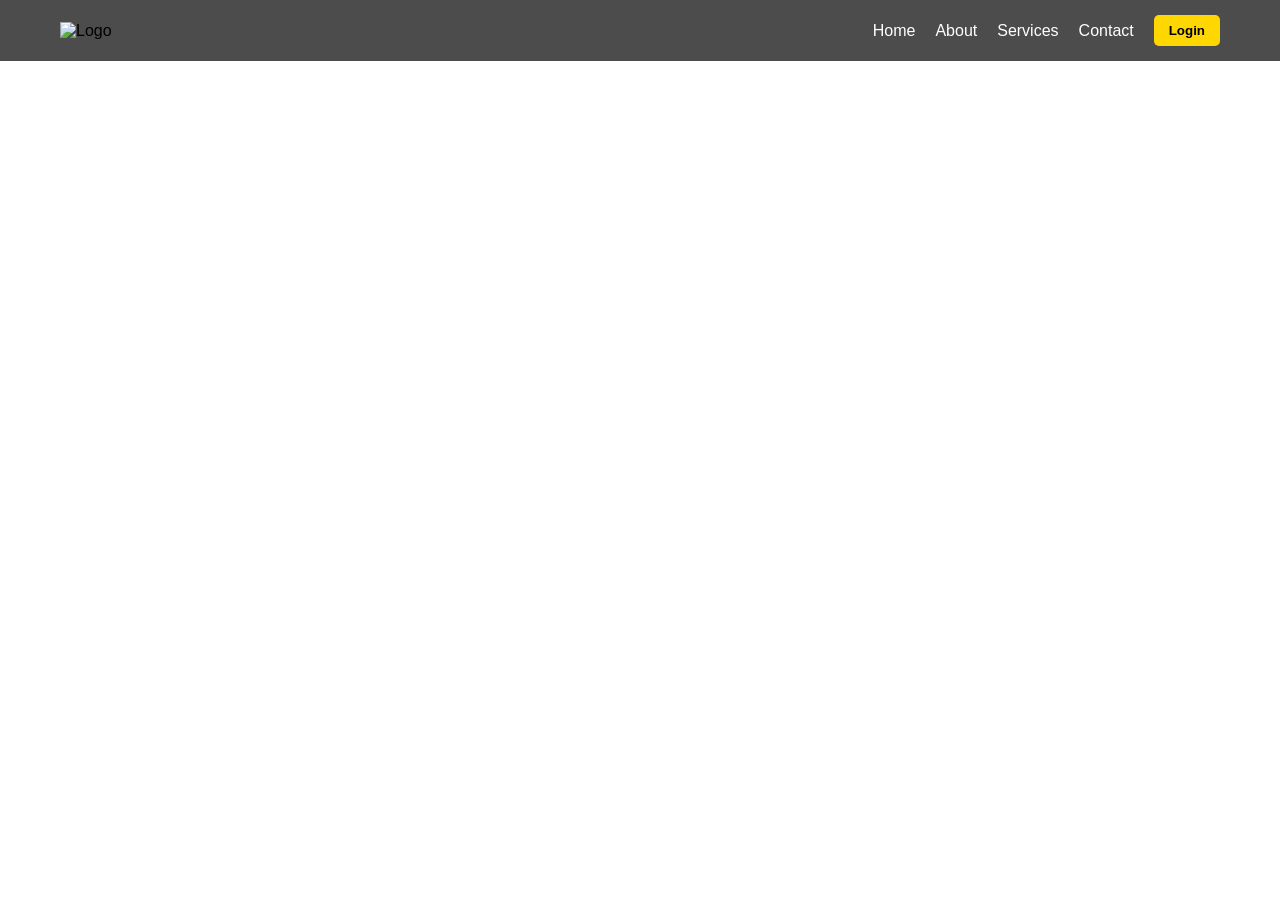
==== index.html @ d54d9ae5 "updated" ====
<!DOCTYPE html>
<html lang="en">
<head>
<meta charset="UTF-8">
<meta name="viewport" content="width=device-width, initial-scale=1.0">
<title>LoginSphere</title>

<link rel="stylesheet" href="style.css">

<link rel="stylesheet"
href="https://cdnjs.cloudflare.com/ajax/libs/font-awesome/6.5.1/css/all.min.css">
</head>

<body>

<!-- NAVBAR -->
<header>
<nav class="navbar">

<div class="logo">
<img src="assets/Picture-1.png" alt="Logo">
</div>

<ul class="menu">
<li><a href="#">Home</a></li>
<li><a href="#">About</a></li>
<li><a href="#">Services</a></li>
<li><a href="#">Contact</a></li>
<li><button class="login-btn" onclick="openLogin()">Login</button></li>
</ul>

</nav>
</header>

<!-- BACKGROUND -->
<div class="hero"></div>

<!-- LOGIN MODAL -->
<div class="overlay" id="overlay">

<div class="modal">

<!-- LOGIN -->
<div id="loginBox">

<h2>Login</h2>

<div class="input-box">
<i class="fa-solid fa-envelope"></i>
<input type="email" placeholder="Email">
</div>

<div class="input-box">
<i class="fa-solid fa-lock"></i>
<input type="password" placeholder="Password">
</div>

<div class="options">
<label><input type="checkbox"> Remember Me</label>
<a href="#" onclick="showForgot()">Forgot Password?</a>
</div>

<button class="btn">Login</button>

<p>
Don’t have account?
<a href="#" onclick="showRegister()">Register</a>
</p>

</div>

<!-- REGISTER -->
<div id="registerBox" class="hide">

<h2>Registration</h2>

<div class="input-box">
<i class="fa-solid fa-user"></i>
<input type="text" placeholder="Username">
</div>

<div class="input-box">
<i class="fa-solid fa-envelope"></i>
<input type="email" placeholder="Email">
</div>

<div class="input-box">
<i class="fa-solid fa-lock"></i>
<input type="password" placeholder="Password">
</div>

<label class="terms">
<input type="checkbox">
I agree to Terms & Conditions
</label>

<button class="btn">Register</button>

<p>
Already have account?
<a href="#" onclick="showLogin()">Login</a>
</p>

</div>

<!-- FORGOT PASSWORD -->
<div id="forgotBox" class="hide">

<h2>Reset Password</h2>

<div class="input-box">
<i class="fa-solid fa-envelope"></i>
<input type="email" placeholder="Enter Email">
</div>

<button class="btn">Send Reset Link</button>

<p>
Back to
<a href="#" onclick="showLogin()">Login</a>
</p>

</div>

</div>
</div>

<script src="script.js"></script>

</body>
</html>
---- style.css ----
*{
margin:0;
padding:0;
box-sizing:border-box;
font-family:Arial;
}

/* BACKGROUND */
.hero{
background:url("assets/Picture-2.jpg");
background-size:cover;
background-position:center;
height:100vh;
filter:blur(0px);
}

/* NAVBAR */
.navbar{
display:flex;
justify-content:space-between;
align-items:center;
padding:15px 60px;
background:rgba(0,0,0,0.7);
position:absolute;
width:100%;
top:0;
}

.logo img{
height:50px;
}

.menu{
display:flex;
gap:20px;
list-style:none;
align-items:center;
}

.menu a{
color:white;
text-decoration:none;
}

.login-btn{
padding:8px 15px;
background:gold;
border:none;
cursor:pointer;
font-weight:bold;
border-radius:5px;
}

/* OVERLAY BLUR */
.overlay{
position:fixed;
top:0;
left:0;
width:100%;
height:100%;
background:rgba(0,0,0,0.6);
backdrop-filter:blur(5px);
display:none;
justify-content:center;
align-items:center;
}

/* MODAL */
.modal{
background:white;
width:380px;
padding:25px;
border-radius:10px;
box-shadow:0 0 20px rgba(0,0,0,0.3);
}

.modal h2{
text-align:center;
margin-bottom:15px;
}

.input-box{
display:flex;
align-items:center;
border:1px solid #ccc;
padding:10px;
margin-bottom:12px;
border-radius:6px;
}

.input-box i{
margin-right:10px;
}

.input-box input{
width:100%;
border:none;
outline:none;
}

.options{
display:flex;
justify-content:space-between;
font-size:13px;
margin-bottom:10px;
}

.btn{
width:100%;
padding:12px;
background:black;
color:white;
border:none;
border-radius:6px;
cursor:pointer;
}

.btn:hover{
background:#333;
}

.modal p{
text-align:center;
margin-top:10px;
}

.modal a{
color:blue;
cursor:pointer;
}

.terms{
display:block;
margin-bottom:10px;
font-size:13px;
}

.hide{
display:none;
}
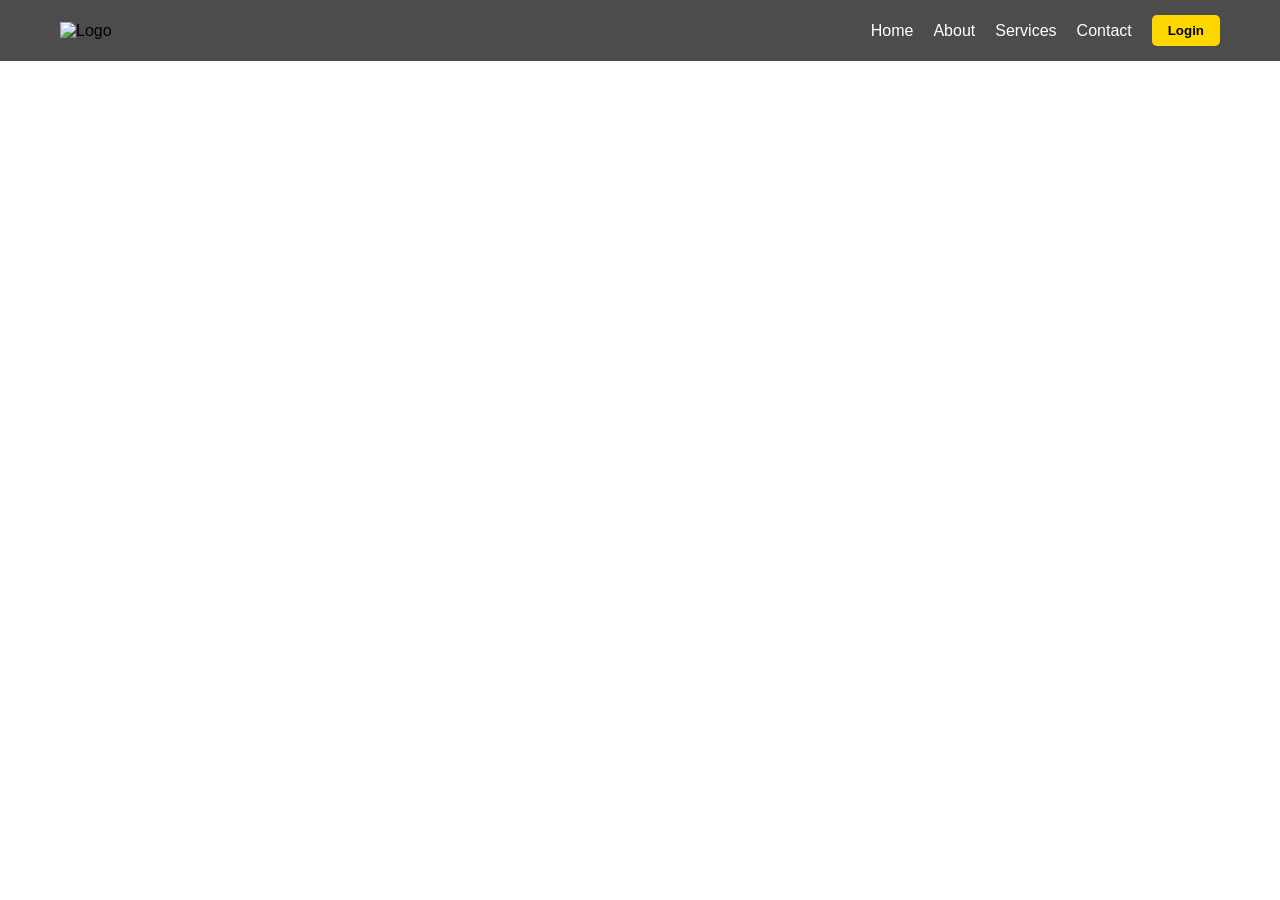
==== commit aabf8dcd: "updated" ====
--- a/index.html
+++ b/index.html
@@ -33,9 +33,9 @@
 </header>
 
 <!-- BACKGROUND -->
-<div class="hero"></div>
+<div class="bg"></div>
 
-<!-- LOGIN MODAL -->
+<!-- MODAL OVERLAY -->
 <div class="overlay" id="overlay">
 
 <div class="modal">
@@ -63,7 +63,7 @@
 <button class="btn">Login</button>
 
 <p>
-Don’t have account?
+Don’t have an account?
 <a href="#" onclick="showRegister()">Register</a>
 </p>
 
@@ -103,10 +103,10 @@
 
 </div>
 
-<!-- FORGOT PASSWORD -->
+<!-- FORGOT -->
 <div id="forgotBox" class="hide">
 
-<h2>Reset Password</h2>
+<h2>Forgot Password</h2>
 
 <div class="input-box">
 <i class="fa-solid fa-envelope"></i>
@@ -116,8 +116,7 @@
 <button class="btn">Send Reset Link</button>
 
 <p>
-Back to
-<a href="#" onclick="showLogin()">Login</a>
+Back to <a href="#" onclick="showLogin()">Login</a>
 </p>
 
 </div>
--- a/style.css
+++ b/style.css
@@ -5,13 +5,12 @@
 font-family:Arial;
 }
 
-/* BACKGROUND */
-.hero{
+/* BACKGROUND IMAGE */
+.bg{
 background:url("assets/Picture-2.jpg");
 background-size:cover;
 background-position:center;
 height:100vh;
-filter:blur(0px);
 }
 
 /* NAVBAR */
@@ -43,15 +42,15 @@
 }
 
 .login-btn{
-padding:8px 15px;
+padding:8px 16px;
 background:gold;
 border:none;
+border-radius:5px;
 cursor:pointer;
 font-weight:bold;
-border-radius:5px;
 }
 
-/* OVERLAY BLUR */
+/* OVERLAY */
 .overlay{
 position:fixed;
 top:0;
@@ -59,7 +58,7 @@
 width:100%;
 height:100%;
 background:rgba(0,0,0,0.6);
-backdrop-filter:blur(5px);
+backdrop-filter:blur(6px);
 display:none;
 justify-content:center;
 align-items:center;
@@ -70,8 +69,7 @@
 background:white;
 width:380px;
 padding:25px;
-border-radius:10px;
-box-shadow:0 0 20px rgba(0,0,0,0.3);
+border-radius:12px;
 }
 
 .modal h2{
@@ -79,6 +77,7 @@
 margin-bottom:15px;
 }
 
+/* INPUT */
 .input-box{
 display:flex;
 align-items:center;
@@ -90,6 +89,7 @@
 
 .input-box i{
 margin-right:10px;
+color:#555;
 }
 
 .input-box input{
@@ -98,6 +98,7 @@
 outline:none;
 }
 
+/* OPTIONS */
 .options{
 display:flex;
 justify-content:space-between;
@@ -105,6 +106,7 @@
 margin-bottom:10px;
 }
 
+/* BUTTON */
 .btn{
 width:100%;
 padding:12px;
@@ -119,6 +121,7 @@
 background:#333;
 }
 
+/* TEXT */
 .modal p{
 text-align:center;
 margin-top:10px;
@@ -129,12 +132,14 @@
 cursor:pointer;
 }
 
+/* TERMS */
 .terms{
 display:block;
 margin-bottom:10px;
 font-size:13px;
 }
 
+/* HIDE */
 .hide{
 display:none;
 }
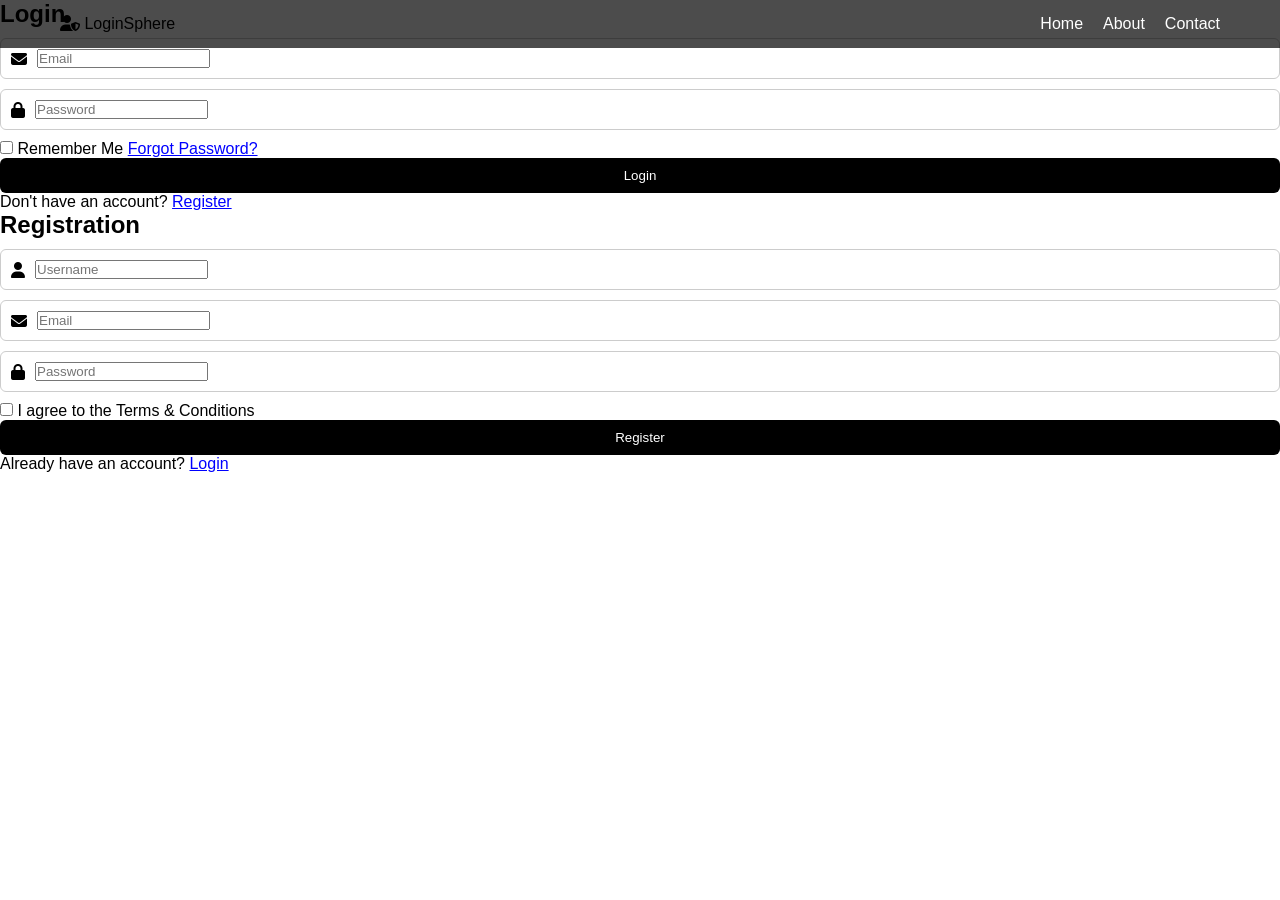
==== commit 47f5b6b9: "update" ====
--- a/index.html
+++ b/index.html
@@ -13,35 +13,26 @@
 
 <body>
 
-<!-- NAVBAR -->
 <header>
 <nav class="navbar">
 
 <div class="logo">
-<img src="assets/Picture-1.png" alt="Logo">
+<i class="fa-solid fa-user-shield"></i>
+LoginSphere
 </div>
 
 <ul class="menu">
 <li><a href="#">Home</a></li>
 <li><a href="#">About</a></li>
-<li><a href="#">Services</a></li>
 <li><a href="#">Contact</a></li>
-<li><button class="login-btn" onclick="openLogin()">Login</button></li>
 </ul>
 
 </nav>
 </header>
 
-<!-- BACKGROUND -->
-<div class="bg"></div>
+<div class="container">
 
-<!-- MODAL OVERLAY -->
-<div class="overlay" id="overlay">
-
-<div class="modal">
-
-<!-- LOGIN -->
-<div id="loginBox">
+<div class="form-box" id="login">
 
 <h2>Login</h2>
 
@@ -55,22 +46,25 @@
 <input type="password" placeholder="Password">
 </div>
 
-<div class="options">
-<label><input type="checkbox"> Remember Me</label>
-<a href="#" onclick="showForgot()">Forgot Password?</a>
+<div class="extra">
+<label>
+<input type="checkbox">
+Remember Me
+</label>
+
+<a href="#">Forgot Password?</a>
 </div>
 
 <button class="btn">Login</button>
 
 <p>
-Don’t have an account?
+Don't have an account?
 <a href="#" onclick="showRegister()">Register</a>
 </p>
 
 </div>
 
-<!-- REGISTER -->
-<div id="registerBox" class="hide">
+<div class="form-box hide" id="register">
 
 <h2>Registration</h2>
 
@@ -91,40 +85,21 @@
 
 <label class="terms">
 <input type="checkbox">
-I agree to Terms & Conditions
+I agree to the Terms & Conditions
 </label>
 
 <button class="btn">Register</button>
 
 <p>
-Already have account?
+Already have an account?
 <a href="#" onclick="showLogin()">Login</a>
 </p>
 
 </div>
 
-<!-- FORGOT -->
-<div id="forgotBox" class="hide">
-
-<h2>Forgot Password</h2>
-
-<div class="input-box">
-<i class="fa-solid fa-envelope"></i>
-<input type="email" placeholder="Enter Email">
 </div>
 
-<button class="btn">Send Reset Link</button>
-
-<p>
-Back to <a href="#" onclick="showLogin()">Login</a>
-</p>
-
-</div>
-
-</div>
-</div>
-
-<script src="script.js"></script>
+<script src="js.js"></script>
 
 </body>
 </html>
--- a/style.css
+++ b/style.css
@@ -5,12 +5,14 @@
 font-family:Arial;
 }
 
-/* BACKGROUND IMAGE */
 .bg{
 background:url("assets/Picture-2.jpg");
 background-size:cover;
-background-position:center;
 height:100vh;
+position:fixed;
+width:100%;
+z-index:-1;
+filter:brightness(0.6);
 }
 
 /* NAVBAR */
@@ -20,14 +22,12 @@
 align-items:center;
 padding:15px 60px;
 background:rgba(0,0,0,0.7);
-position:absolute;
+position:fixed;
 width:100%;
 top:0;
 }
 
-.logo img{
-height:50px;
-}
+.logo img{height:50px;}
 
 .menu{
 display:flex;
@@ -47,34 +47,28 @@
 border:none;
 border-radius:5px;
 cursor:pointer;
-font-weight:bold;
 }
 
-/* OVERLAY */
-.overlay{
-position:fixed;
-top:0;
-left:0;
-width:100%;
-height:100%;
-background:rgba(0,0,0,0.6);
-backdrop-filter:blur(6px);
+/* SECTIONS */
+.section{
 display:none;
-justify-content:center;
-align-items:center;
+padding-top:120px;
+text-align:center;
+color:white;
 }
 
-/* MODAL */
-.modal{
-background:white;
-width:380px;
-padding:25px;
-border-radius:12px;
+.section.active{
+display:block;
 }
 
-.modal h2{
-text-align:center;
-margin-bottom:15px;
+/* CARD */
+.card{
+background:white;
+width:350px;
+margin:auto;
+padding:25px;
+border-radius:10px;
+color:black;
 }
 
 /* INPUT */
@@ -83,33 +77,18 @@
 align-items:center;
 border:1px solid #ccc;
 padding:10px;
-margin-bottom:12px;
+margin:10px 0;
 border-radius:6px;
 }
 
 .input-box i{
 margin-right:10px;
-color:#555;
-}
-
-.input-box input{
-width:100%;
-border:none;
-outline:none;
-}
-
-/* OPTIONS */
-.options{
-display:flex;
-justify-content:space-between;
-font-size:13px;
-margin-bottom:10px;
 }
 
 /* BUTTON */
 .btn{
 width:100%;
-padding:12px;
+padding:10px;
 background:black;
 color:white;
 border:none;
@@ -117,29 +96,5 @@
 cursor:pointer;
 }
 
-.btn:hover{
-background:#333;
-}
-
 /* TEXT */
-.modal p{
-text-align:center;
-margin-top:10px;
-}
-
-.modal a{
-color:blue;
-cursor:pointer;
-}
-
-/* TERMS */
-.terms{
-display:block;
-margin-bottom:10px;
-font-size:13px;
-}
-
-/* HIDE */
-.hide{
-display:none;
-}+a{color:blue;cursor:pointer;}
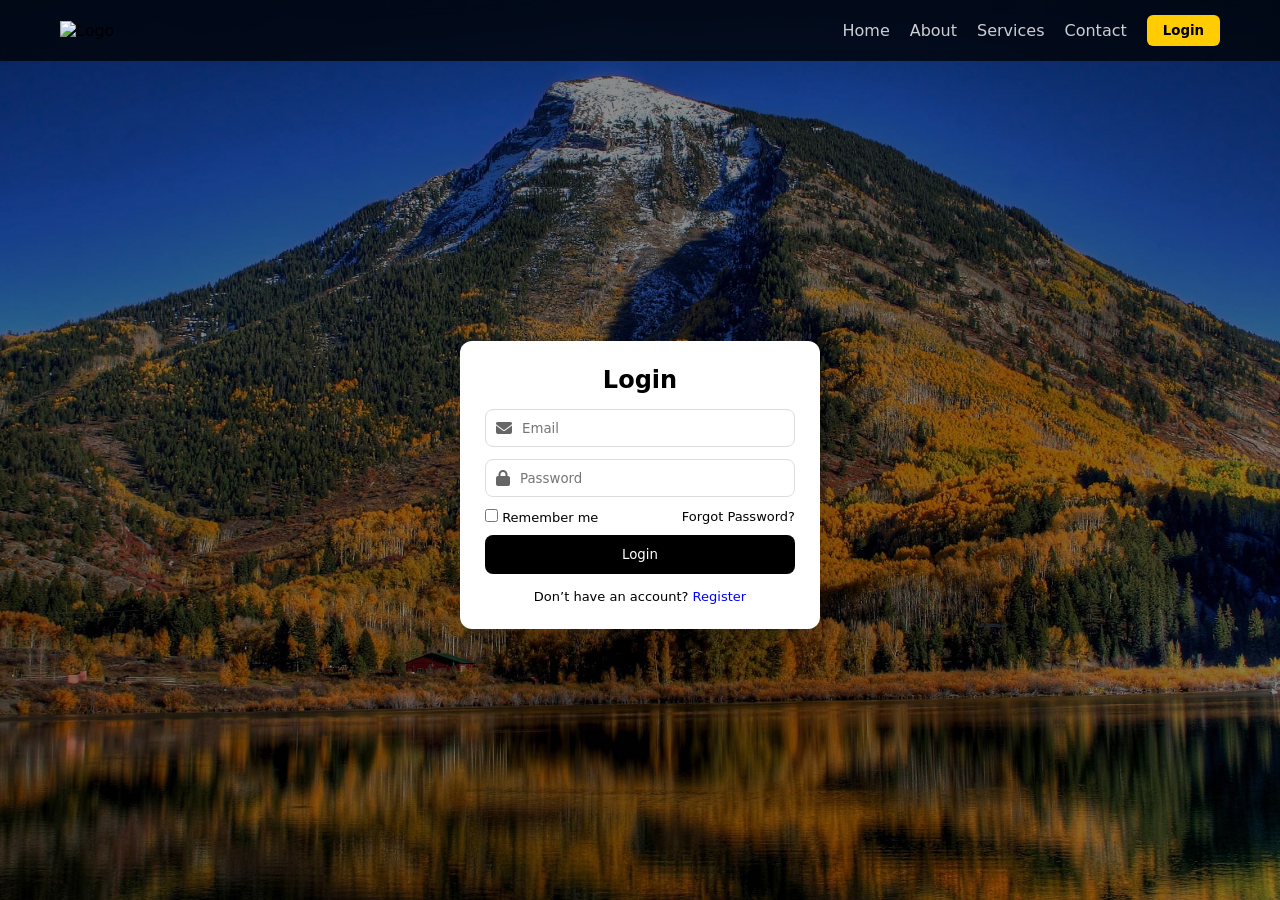
==== commit fb73ae8b: "update" ====
--- a/index.html
+++ b/index.html
@@ -13,26 +13,31 @@
 
 <body>
 
-<header>
-<nav class="navbar">
+<!-- NAVBAR -->
+<header class="navbar">
 
 <div class="logo">
-<i class="fa-solid fa-user-shield"></i>
-LoginSphere
+<img src="assets/Picture-1.png" alt="Logo">
 </div>
 
-<ul class="menu">
-<li><a href="#">Home</a></li>
-<li><a href="#">About</a></li>
-<li><a href="#">Contact</a></li>
-</ul>
+<nav class="menu">
+<a href="#">Home</a>
+<a href="#">About</a>
+<a href="#">Services</a>
+<a href="#">Contact</a>
+<button class="login-btn" onclick="showLogin()">Login</button>
+</nav>
 
-</nav>
 </header>
 
+<!-- BACKGROUND -->
+<div class="bg"></div>
+
+<!-- AUTH CONTAINER -->
 <div class="container">
 
-<div class="form-box" id="login">
+<!-- LOGIN -->
+<section id="loginBox" class="card active">
 
 <h2>Login</h2>
 
@@ -46,25 +51,22 @@
 <input type="password" placeholder="Password">
 </div>
 
-<div class="extra">
-<label>
-<input type="checkbox">
-Remember Me
-</label>
-
-<a href="#">Forgot Password?</a>
+<div class="row">
+<label><input type="checkbox"> Remember me</label>
+<a onclick="showForgot()">Forgot Password?</a>
 </div>
 
 <button class="btn">Login</button>
 
-<p>
-Don't have an account?
-<a href="#" onclick="showRegister()">Register</a>
+<p class="switch">
+Don’t have an account?
+<a onclick="showRegister()">Register</a>
 </p>
 
-</div>
+</section>
 
-<div class="form-box hide" id="register">
+<!-- REGISTER -->
+<section id="registerBox" class="card">
 
 <h2>Registration</h2>
 
@@ -85,21 +87,38 @@
 
 <label class="terms">
 <input type="checkbox">
-I agree to the Terms & Conditions
+I agree to Terms & Conditions
 </label>
 
 <button class="btn">Register</button>
 
-<p>
+<p class="switch">
 Already have an account?
-<a href="#" onclick="showLogin()">Login</a>
+<a onclick="showLogin()">Login</a>
 </p>
+
+</section>
+
+<!-- FORGOT -->
+<section id="forgotBox" class="card">
+
+<h2>Reset Password</h2>
+
+<div class="input-box">
+<i class="fa-solid fa-envelope"></i>
+<input type="email" placeholder="Enter Email">
+</div>
+
+<button class="btn">Send Reset Link</button>
+
+<p class="switch">
+Back to <a onclick="showLogin()">Login</a>
+</p>
+
+</section>
 
 </div>
 
-</div>
-
-<script src="js.js"></script>
-
+<script src="script.js"></script>
 </body>
 </html>
--- a/style.css
+++ b/style.css
@@ -2,17 +2,17 @@
 margin:0;
 padding:0;
 box-sizing:border-box;
-font-family:Arial;
+font-family:system-ui;
 }
 
+/* BACKGROUND */
 .bg{
-background:url("assets/Picture-2.jpg");
-background-size:cover;
-height:100vh;
 position:fixed;
 width:100%;
+height:100%;
+background:url("assets/Picture-2.jpg") center/cover;
+filter:brightness(0.55);
 z-index:-1;
-filter:brightness(0.6);
 }
 
 /* NAVBAR */
@@ -21,80 +21,134 @@
 justify-content:space-between;
 align-items:center;
 padding:15px 60px;
-background:rgba(0,0,0,0.7);
+background:rgba(0,0,0,0.75);
 position:fixed;
 width:100%;
 top:0;
+backdrop-filter:blur(10px);
 }
 
-.logo img{height:50px;}
+.logo img{
+height:45px;
+}
 
 .menu{
 display:flex;
 gap:20px;
-list-style:none;
 align-items:center;
 }
 
 .menu a{
 color:white;
 text-decoration:none;
+opacity:0.8;
+}
+
+.menu a:hover{
+opacity:1;
 }
 
 .login-btn{
 padding:8px 16px;
-background:gold;
+background:#ffcc00;
 border:none;
-border-radius:5px;
+border-radius:6px;
 cursor:pointer;
+font-weight:bold;
 }
 
-/* SECTIONS */
-.section{
-display:none;
-padding-top:120px;
-text-align:center;
-color:white;
-}
-
-.section.active{
-display:block;
+/* CONTAINER */
+.container{
+display:flex;
+justify-content:center;
+align-items:center;
+height:100vh;
+padding-top:70px;
 }
 
 /* CARD */
 .card{
+width:360px;
 background:white;
-width:350px;
-margin:auto;
 padding:25px;
-border-radius:10px;
-color:black;
+border-radius:12px;
+box-shadow:0 10px 25px rgba(0,0,0,0.25);
+display:none;
+animation:fade 0.3s ease;
+}
+
+.card.active{
+display:block;
+}
+
+@keyframes fade{
+from{opacity:0; transform:translateY(10px);}
+to{opacity:1; transform:translateY(0);}
+}
+
+h2{
+text-align:center;
+margin-bottom:15px;
 }
 
 /* INPUT */
 .input-box{
 display:flex;
 align-items:center;
-border:1px solid #ccc;
+border:1px solid #ddd;
 padding:10px;
-margin:10px 0;
-border-radius:6px;
+border-radius:8px;
+margin-bottom:12px;
 }
 
 .input-box i{
 margin-right:10px;
+color:#666;
+}
+
+.input-box input{
+border:none;
+outline:none;
+width:100%;
+}
+
+/* ROW */
+.row{
+display:flex;
+justify-content:space-between;
+font-size:13px;
+margin-bottom:10px;
 }
 
 /* BUTTON */
 .btn{
 width:100%;
-padding:10px;
+padding:12px;
 background:black;
 color:white;
 border:none;
-border-radius:6px;
+border-radius:8px;
 cursor:pointer;
 }
 
+.btn:hover{
+background:#333;
+}
+
 /* TEXT */
-a{color:blue;cursor:pointer;}+.switch{
+text-align:center;
+margin-top:15px;
+font-size:13px;
+}
+
+.switch a{
+color:blue;
+cursor:pointer;
+}
+
+.terms{
+display:block;
+font-size:13px;
+margin-bottom:10px;
+}
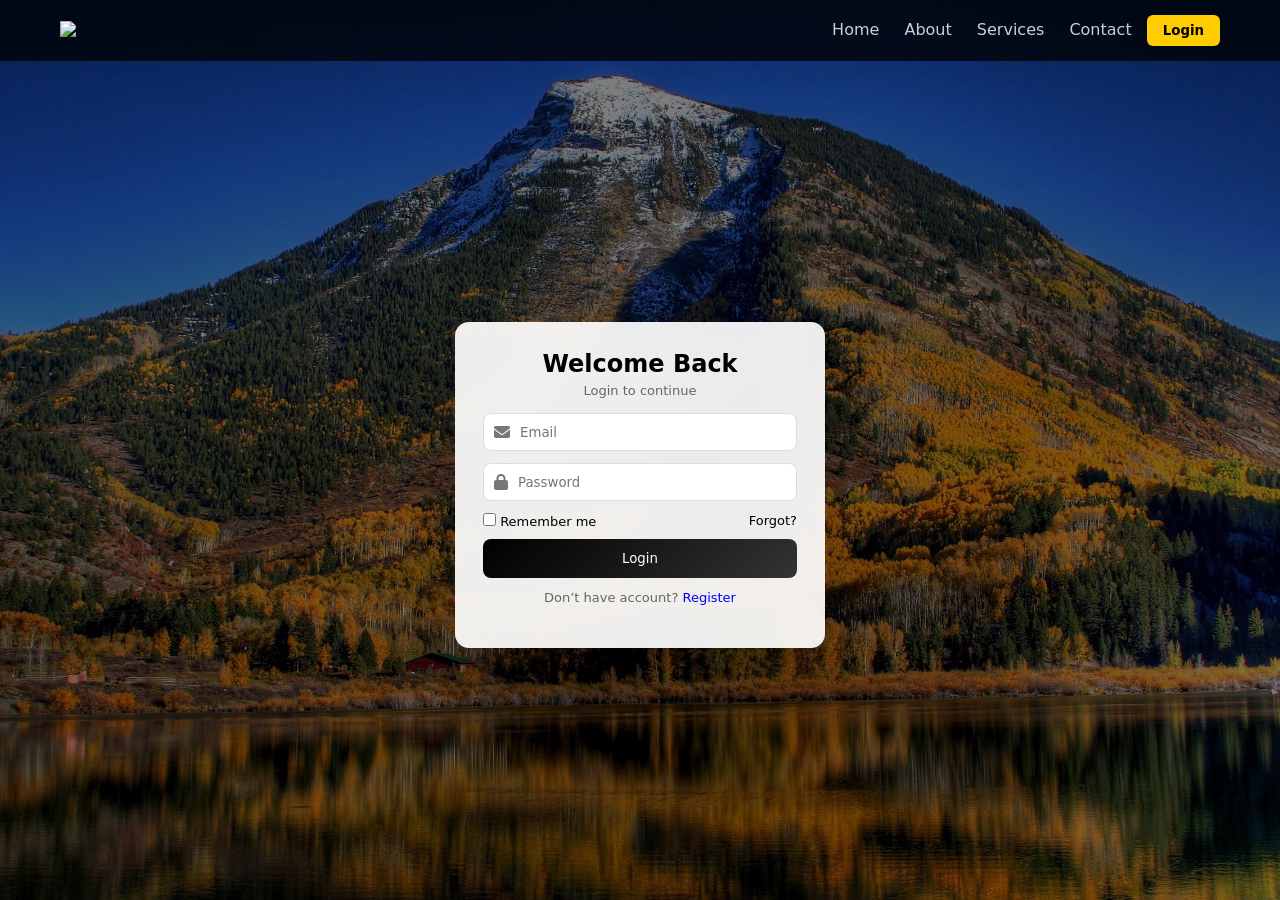
==== commit db041cdb: "updated" ====
--- a/index.html
+++ b/index.html
@@ -3,10 +3,9 @@
 <head>
 <meta charset="UTF-8">
 <meta name="viewport" content="width=device-width, initial-scale=1.0">
-<title>LoginSphere</title>
+<title>LoginSphere Ultimate</title>
 
 <link rel="stylesheet" href="style.css">
-
 <link rel="stylesheet"
 href="https://cdnjs.cloudflare.com/ajax/libs/font-awesome/6.5.1/css/all.min.css">
 </head>
@@ -17,15 +16,15 @@
 <header class="navbar">
 
 <div class="logo">
-<img src="assets/Picture-1.png" alt="Logo">
+<img src="assets/Picture-1.png">
 </div>
 
-<nav class="menu">
+<nav>
 <a href="#">Home</a>
 <a href="#">About</a>
 <a href="#">Services</a>
 <a href="#">Contact</a>
-<button class="login-btn" onclick="showLogin()">Login</button>
+<button onclick="showLogin()">Login</button>
 </nav>
 
 </header>
@@ -33,89 +32,90 @@
 <!-- BACKGROUND -->
 <div class="bg"></div>
 
-<!-- AUTH CONTAINER -->
+<!-- CENTER WRAPPER -->
 <div class="container">
 
 <!-- LOGIN -->
-<section id="loginBox" class="card active">
+<div class="card active" id="login">
 
-<h2>Login</h2>
+<h2>Welcome Back</h2>
+<p>Login to continue</p>
 
-<div class="input-box">
+<div class="input">
 <i class="fa-solid fa-envelope"></i>
 <input type="email" placeholder="Email">
 </div>
 
-<div class="input-box">
+<div class="input">
 <i class="fa-solid fa-lock"></i>
 <input type="password" placeholder="Password">
 </div>
 
 <div class="row">
 <label><input type="checkbox"> Remember me</label>
-<a onclick="showForgot()">Forgot Password?</a>
+<a onclick="showForgot()">Forgot?</a>
 </div>
 
 <button class="btn">Login</button>
 
-<p class="switch">
-Don’t have an account?
+<p class="text">
+Don’t have account?
 <a onclick="showRegister()">Register</a>
 </p>
 
-</section>
+</div>
 
 <!-- REGISTER -->
-<section id="registerBox" class="card">
+<div class="card" id="register">
 
-<h2>Registration</h2>
+<h2>Create Account</h2>
+<p>Join us today</p>
 
-<div class="input-box">
+<div class="input">
 <i class="fa-solid fa-user"></i>
 <input type="text" placeholder="Username">
 </div>
 
-<div class="input-box">
+<div class="input">
 <i class="fa-solid fa-envelope"></i>
 <input type="email" placeholder="Email">
 </div>
 
-<div class="input-box">
+<div class="input">
 <i class="fa-solid fa-lock"></i>
 <input type="password" placeholder="Password">
 </div>
 
 <label class="terms">
-<input type="checkbox">
-I agree to Terms & Conditions
+<input type="checkbox"> I agree to Terms & Conditions
 </label>
 
 <button class="btn">Register</button>
 
-<p class="switch">
-Already have an account?
+<p class="text">
+Already have account?
 <a onclick="showLogin()">Login</a>
 </p>
 
-</section>
+</div>
 
 <!-- FORGOT -->
-<section id="forgotBox" class="card">
+<div class="card" id="forgot">
 
 <h2>Reset Password</h2>
 
-<div class="input-box">
+<div class="input">
 <i class="fa-solid fa-envelope"></i>
 <input type="email" placeholder="Enter Email">
 </div>
 
 <button class="btn">Send Reset Link</button>
 
-<p class="switch">
+<p class="text">
 Back to <a onclick="showLogin()">Login</a>
 </p>
 
-</section>
+</div>
 
 </div>
 
--- a/style.css
+++ b/style.css
@@ -3,6 +3,10 @@
 padding:0;
 box-sizing:border-box;
 font-family:system-ui;
+}
+
+body{
+overflow:hidden;
 }
 
 /* BACKGROUND */
@@ -11,7 +15,7 @@
 width:100%;
 height:100%;
 background:url("assets/Picture-2.jpg") center/cover;
-filter:brightness(0.55);
+filter:brightness(0.5);
 z-index:-1;
 }
 
@@ -22,33 +26,28 @@
 align-items:center;
 padding:15px 60px;
 background:rgba(0,0,0,0.75);
+backdrop-filter:blur(12px);
 position:fixed;
 width:100%;
 top:0;
-backdrop-filter:blur(10px);
 }
 
 .logo img{
 height:45px;
 }
 
-.menu{
-display:flex;
-gap:20px;
-align-items:center;
-}
-
-.menu a{
+.navbar nav a{
 color:white;
+margin:0 10px;
 text-decoration:none;
 opacity:0.8;
 }
 
-.menu a:hover{
+.navbar nav a:hover{
 opacity:1;
 }
 
-.login-btn{
+.navbar nav button{
 padding:8px 16px;
 background:#ffcc00;
 border:none;
@@ -57,7 +56,7 @@
 font-weight:bold;
 }
 
-/* CONTAINER */
+/* CENTER */
 .container{
 display:flex;
 justify-content:center;
@@ -68,48 +67,66 @@
 
 /* CARD */
 .card{
-width:360px;
-background:white;
-padding:25px;
-border-radius:12px;
-box-shadow:0 10px 25px rgba(0,0,0,0.25);
-display:none;
-animation:fade 0.3s ease;
+width:370px;
+background:rgba(255,255,255,0.92);
+backdrop-filter:blur(15px);
+padding:28px;
+border-radius:14px;
+box-shadow:0 20px 40px rgba(0,0,0,0.25);
+
+/* animation */
+opacity:0;
+transform:scale(0.95);
+pointer-events:none;
+transition:0.4s ease;
+position:absolute;
 }
 
 .card.active{
-display:block;
-}
-
-@keyframes fade{
-from{opacity:0; transform:translateY(10px);}
-to{opacity:1; transform:translateY(0);}
+opacity:1;
+transform:scale(1);
+pointer-events:auto;
+position:relative;
 }
 
 h2{
 text-align:center;
+margin-bottom:5px;
+}
+
+p{
+text-align:center;
+font-size:13px;
+color:#666;
 margin-bottom:15px;
 }
 
 /* INPUT */
-.input-box{
+.input{
 display:flex;
 align-items:center;
 border:1px solid #ddd;
 padding:10px;
 border-radius:8px;
 margin-bottom:12px;
+transition:0.3s;
+background:white;
 }
 
-.input-box i{
+.input i{
 margin-right:10px;
-color:#666;
+color:#777;
 }
 
-.input-box input{
+.input input{
 border:none;
 outline:none;
 width:100%;
+}
+
+.input:focus-within{
+border-color:#ffcc00;
+box-shadow:0 0 10px rgba(255,204,0,0.4);
 }
 
 /* ROW */
@@ -124,29 +141,31 @@
 .btn{
 width:100%;
 padding:12px;
-background:black;
+border:none;
+background:linear-gradient(135deg,#000,#333);
 color:white;
-border:none;
 border-radius:8px;
 cursor:pointer;
+transition:0.3s;
 }
 
 .btn:hover{
-background:#333;
+transform:scale(1.03);
 }
 
 /* TEXT */
-.switch{
+.text{
 text-align:center;
-margin-top:15px;
+margin-top:12px;
 font-size:13px;
 }
 
-.switch a{
+.text a{
 color:blue;
 cursor:pointer;
 }
 
+/* TERMS */
 .terms{
 display:block;
 font-size:13px;
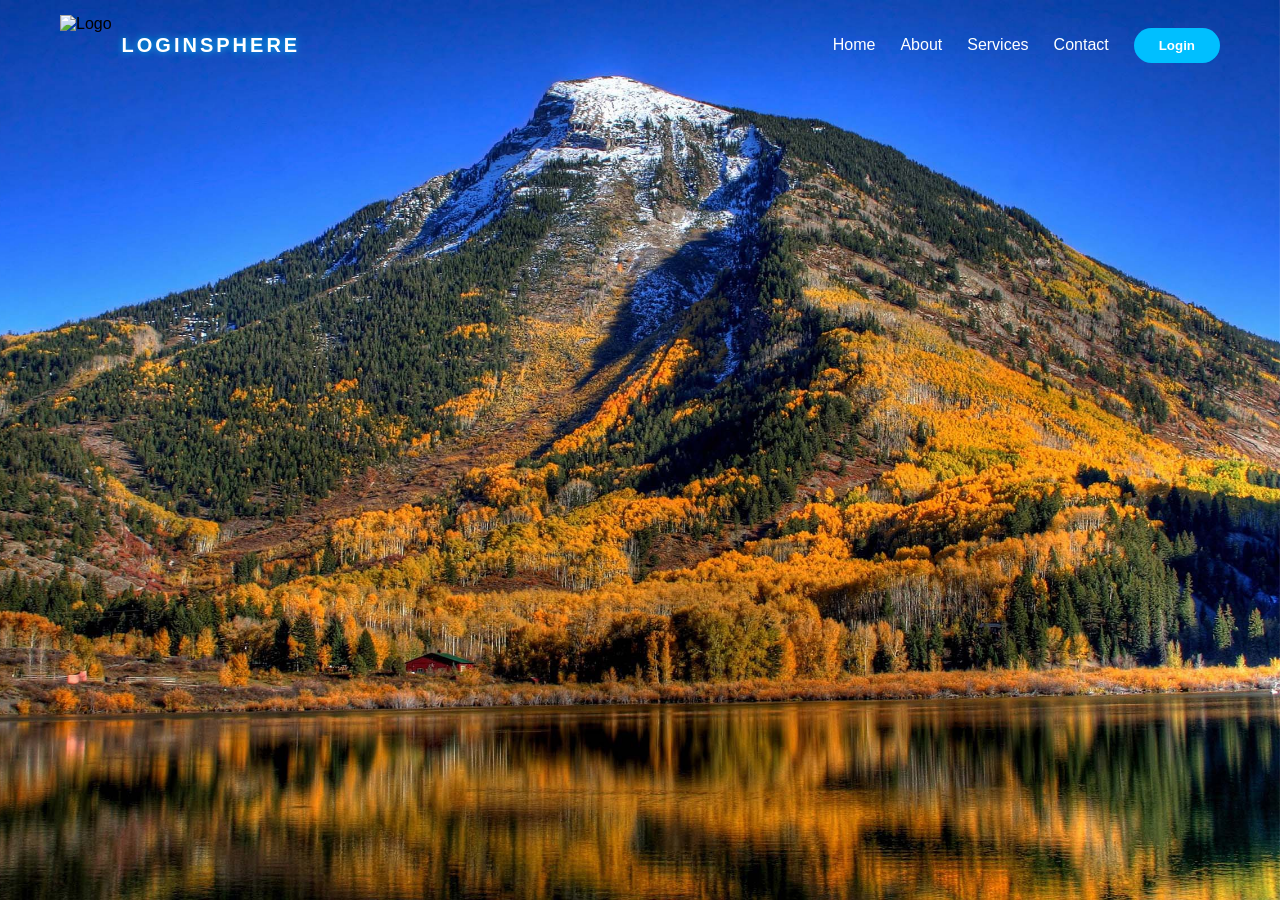
==== commit a9d74815: "upda" ====
--- a/index.html
+++ b/index.html
@@ -3,122 +3,138 @@
 <head>
 <meta charset="UTF-8">
 <meta name="viewport" content="width=device-width, initial-scale=1.0">
-<title>LoginSphere Ultimate</title>
+<title>LoginSphere </title>
 
 <link rel="stylesheet" href="style.css">
+
 <link rel="stylesheet"
 href="https://cdnjs.cloudflare.com/ajax/libs/font-awesome/6.5.1/css/all.min.css">
 </head>
 
 <body>
 
-<!-- NAVBAR -->
+<!-- Navbar -->
 <header class="navbar">
 
-<div class="logo">
-<img src="assets/Picture-1.png">
-</div>
+    <div class="logo">
+        <img src="assets/Picture-1.png" alt="Logo">
+        <span>LoginSphere</span>
+    </div>
 
-<nav>
-<a href="#">Home</a>
-<a href="#">About</a>
-<a href="#">Services</a>
-<a href="#">Contact</a>
-<button onclick="showLogin()">Login</button>
-</nav>
+    <nav>
+        <a href="#HOME">Home</a>
+        <a href="#">About</a>
+        <a href="#">Services</a>
+        <a href="#">Contact</a>
+
+        <button class="login-btn" onclick="showLogin()">
+            Login
+        </button>
+    </nav>
 
 </header>
 
-<!-- BACKGROUND -->
-<div class="bg"></div>
+<!-- Background -->
+<div class="background"></div>
 
-<!-- CENTER WRAPPER -->
+
+<!-- Forms -->
 <div class="container">
 
-<!-- LOGIN -->
-<div class="card active" id="login">
+    <!-- Login -->
+    <div class="card" id="login">
 
-<h2>Welcome Back</h2>
-<p>Login to continue</p>
+        <h2>Welcome Back</h2>
+        <p>Login to continue</p>
 
-<div class="input">
-<i class="fa-solid fa-envelope"></i>
-<input type="email" placeholder="Email">
-</div>
+        <div class="input-box">
+            <i class="fa-solid fa-envelope"></i>
+            <input type="email" placeholder="Email">
+        </div>
 
-<div class="input">
-<i class="fa-solid fa-lock"></i>
-<input type="password" placeholder="Password">
-</div>
+        <div class="input-box">
+            <i class="fa-solid fa-lock"></i>
+            <input type="password" placeholder="Password">
+        </div>
 
-<div class="row">
-<label><input type="checkbox"> Remember me</label>
-<a onclick="showForgot()">Forgot?</a>
-</div>
+        <div class="row">
+            <label>
+                <input type="checkbox">
+                Remember Me
+            </label>
 
-<button class="btn">Login</button>
+            <a href="#" onclick="showForgot()">
+                Forgot Password?
+            </a>
+        </div>
 
-<p class="text">
-Don’t have account?
-<a onclick="showRegister()">Register</a>
-</p>
+        <button class="btn">Login</button>
 
-</div>
+        <p class="text">
+            Don't have an account?
+            <a href="#" onclick="showRegister()">Register</a>
+        </p>
 
-<!-- REGISTER -->
-<div class="card" id="register">
+    </div>
 
-<h2>Create Account</h2>
-<p>Join us today</p>
+    <!-- Register -->
+    <div class="card" id="register">
 
-<div class="input">
-<i class="fa-solid fa-user"></i>
-<input type="text" placeholder="Username">
-</div>
+        <h2>Registration</h2>
 
-<div class="input">
-<i class="fa-solid fa-envelope"></i>
-<input type="email" placeholder="Email">
-</div>
+        <div class="input-box">
+            <i class="fa-solid fa-user"></i>
+            <input type="text" placeholder="Username">
+        </div>
 
-<div class="input">
-<i class="fa-solid fa-lock"></i>
-<input type="password" placeholder="Password">
-</div>
+        <div class="input-box">
+            <i class="fa-solid fa-envelope"></i>
+            <input type="email" placeholder="Email">
+        </div>
 
-<label class="terms">
-<input type="checkbox"> I agree to Terms & Conditions
-</label>
+        <div class="input-box">
+            <i class="fa-solid fa-lock"></i>
+            <input type="password" placeholder="Password">
+        </div>
 
-<button class="btn">Register</button>
+        <label class="terms">
+            <input type="checkbox">
+            I agree to the Terms & Conditions
+        </label>
 
-<p class="text">
-Already have account?
-<a onclick="showLogin()">Login</a>
-</p>
+        <button class="btn">Register</button>
 
-</div>
+        <p class="text">
+            Already have an account?
+            <a href="#" onclick="showLogin()">Login</a>
+        </p>
 
-<!-- FORGOT -->
-<div class="card" id="forgot">
+    </div>
 
-<h2>Reset Password</h2>
+    <!-- Forgot Password -->
+    <div class="card" id="forgot">
 
-<div class="input">
-<i class="fa-solid fa-envelope"></i>
-<input type="email" placeholder="Enter Email">
-</div>
+        <h2>Forgot Password</h2>
 
-<button class="btn">Send Reset Link</button>
+        <div class="input-box">
+            <i class="fa-solid fa-envelope"></i>
+            <input type="email" placeholder="Enter Email">
+        </div>
 
-<p class="text">
-Back to <a onclick="showLogin()">Login</a>
-</p>
+        <button class="btn">
+            Send Reset Link
+        </button>
 
-</div>
+        <p class="text">
+            Back to
+            <a href="#" onclick="showLogin()">Login</a>
+        </p>
+
+    </div>
 
 </div>
 
 <script src="script.js"></script>
+
 </body>
 </html>
--- a/style.css
+++ b/style.css
@@ -1,173 +1,229 @@
 *{
-margin:0;
-padding:0;
-box-sizing:border-box;
-font-family:system-ui;
+    margin:0;
+    padding:0;
+    box-sizing:border-box;
+    font-family:Arial, sans-serif;
 }
 
 body{
-overflow:hidden;
-}
-
-/* BACKGROUND */
-.bg{
-position:fixed;
-width:100%;
-height:100%;
-background:url("assets/Picture-2.jpg") center/cover;
-filter:brightness(0.5);
-z-index:-1;
-}
-
-/* NAVBAR */
+    height:100vh;
+    overflow:hidden;
+}
+
+/* Background */
+
+.background{
+    position:fixed;
+    top:0;
+    left:0;
+    width:100%;
+    height:100%;
+    background:url("assets/Picture-2.jpg") center center/cover no-repeat;
+    z-index:-2;
+}
+
+.background::after{
+    content:"";
+    position:absolute;
+    width:100%;
+    height:100%;
+    background:rgba(0,0,0,0.3);
+    opacity:0;
+    transition:0.3s ease;
+}
+/* Navbar */
+
 .navbar{
-display:flex;
-justify-content:space-between;
-align-items:center;
-padding:15px 60px;
-background:rgba(0,0,0,0.75);
-backdrop-filter:blur(12px);
-position:fixed;
-width:100%;
-top:0;
-}
-
+    position:absolute;
+    top:0;
+    left:0;
+    width:100%;
+    padding:15px 60px;
+    display:flex;
+    justify-content:space-between;
+    align-items:center;
+    z-index:100;
+}
+
+/* LOGO IMAGE FIX (better alignment) */
+.logo{
+    display:flex;
+    align-items:center;
+    gap:10px;
+}
+
+/* better logo size */
 .logo img{
-height:45px;
-}
-
-.navbar nav a{
-color:white;
-margin:0 10px;
-text-decoration:none;
-opacity:0.8;
-}
-
-.navbar nav a:hover{
-opacity:1;
-}
-
-.navbar nav button{
-padding:8px 16px;
-background:#ffcc00;
-border:none;
-border-radius:6px;
-cursor:pointer;
-font-weight:bold;
-}
-
-/* CENTER */
+    height:50px;
+    width:auto;
+}
+
+/* LoginSphere TEXT styling (matching glass UI) */
+.logo span{
+    font-size:20px;
+    font-weight:700;
+    letter-spacing:3px;
+    text-transform:uppercase;
+
+    color:#ffffff;
+
+    text-shadow:
+    0 0 6px rgba(0,217,255,0.6),
+    0 0 12px rgba(0,217,255,0.4);
+}
+.logo img{
+    height:60px;
+}
+
+nav{
+    display:flex;
+    align-items:center;
+    gap:25px;
+}
+
+nav a{
+    text-decoration:none;
+    color:white;
+    font-weight:500;
+}
+
+.login-btn{
+    padding:10px 25px;
+    border:none;
+    border-radius:30px;
+    background:#00bfff;
+    color:white;
+    cursor:pointer;
+    font-weight:bold;
+}
+
+.login-btn:hover{
+    background:#0099cc;
+}
+
+/* Container */
+
 .container{
-display:flex;
-justify-content:center;
-align-items:center;
-height:100vh;
-padding-top:70px;
-}
-
-/* CARD */
+    width:100%;
+    height:100vh;
+    display:flex;
+    justify-content:center;
+    align-items:center;
+}
+
+/* Form Card */
+
 .card{
-width:370px;
-background:rgba(255,255,255,0.92);
-backdrop-filter:blur(15px);
-padding:28px;
-border-radius:14px;
-box-shadow:0 20px 40px rgba(0,0,0,0.25);
-
-/* animation */
-opacity:0;
-transform:scale(0.95);
-pointer-events:none;
-transition:0.4s ease;
-position:absolute;
+    display:none;
+    width:400px;
+    padding:35px;
+    border-radius:20px;
+
+    background:rgba(255,255,255,0.15);
+    backdrop-filter:blur(20px);
+
+    box-shadow:0 8px 32px rgba(0,0,0,0.3);
+
+    color:white;
 }
 
 .card.active{
-opacity:1;
-transform:scale(1);
-pointer-events:auto;
-position:relative;
-}
-
-h2{
-text-align:center;
-margin-bottom:5px;
-}
-
-p{
-text-align:center;
-font-size:13px;
-color:#666;
-margin-bottom:15px;
-}
-
-/* INPUT */
-.input{
-display:flex;
-align-items:center;
-border:1px solid #ddd;
-padding:10px;
-border-radius:8px;
-margin-bottom:12px;
-transition:0.3s;
-background:white;
-}
-
-.input i{
-margin-right:10px;
-color:#777;
-}
-
-.input input{
-border:none;
-outline:none;
-width:100%;
-}
-
-.input:focus-within{
-border-color:#ffcc00;
-box-shadow:0 0 10px rgba(255,204,0,0.4);
-}
-
-/* ROW */
+    display:block;
+}
+
+/* Headings */
+
+.card h2{
+    text-align:center;
+    margin-bottom:10px;
+}
+
+.card p{
+    text-align:center;
+    margin-bottom:20px;
+}
+
+/* Inputs */
+
+.input-box{
+    position:relative;
+    margin-bottom:20px;
+}
+
+.input-box i{
+    position:absolute;
+    left:15px;
+    top:50%;
+    transform:translateY(-50%);
+    color:white;
+}
+
+.input-box input{
+    width:100%;
+    padding:14px 14px 14px 45px;
+    border:none;
+    outline:none;
+    border-radius:10px;
+    background:rgba(255,255,255,0.2);
+    color:white;
+}
+
+.input-box input::placeholder{
+    color:#eee;
+}
+
+/* Row */
+
 .row{
-display:flex;
-justify-content:space-between;
-font-size:13px;
-margin-bottom:10px;
-}
-
-/* BUTTON */
+    display:flex;
+    justify-content:space-between;
+    align-items:center;
+    margin-bottom:20px;
+    font-size:14px;
+}
+
+.row a{
+    color:#00d9ff;
+    text-decoration:none;
+    cursor:pointer;
+}
+
+.terms{
+    display:block;
+    margin-bottom:20px;
+    font-size:14px;
+}
+
+/* Buttons */
+
 .btn{
-width:100%;
-padding:12px;
-border:none;
-background:linear-gradient(135deg,#000,#333);
-color:white;
-border-radius:8px;
-cursor:pointer;
-transition:0.3s;
+    width:100%;
+    padding:14px;
+    border:none;
+    border-radius:10px;
+    background:#00bfff;
+    color:white;
+    font-size:16px;
+    font-weight:bold;
+    cursor:pointer;
 }
 
 .btn:hover{
-transform:scale(1.03);
-}
-
-/* TEXT */
+    background:#0099cc;
+}
+
+/* Bottom Text */
+
 .text{
-text-align:center;
-margin-top:12px;
-font-size:13px;
+    margin-top:15px;
 }
 
 .text a{
-color:blue;
-cursor:pointer;
-}
-
-/* TERMS */
-.terms{
-display:block;
-font-size:13px;
-margin-bottom:10px;
+    color:#00d9ff;
+    text-decoration:none;
+    cursor:pointer;
+} 
+.background.blur::after{
+    backdrop-filter: blur(8px);
+    opacity:1;
 }
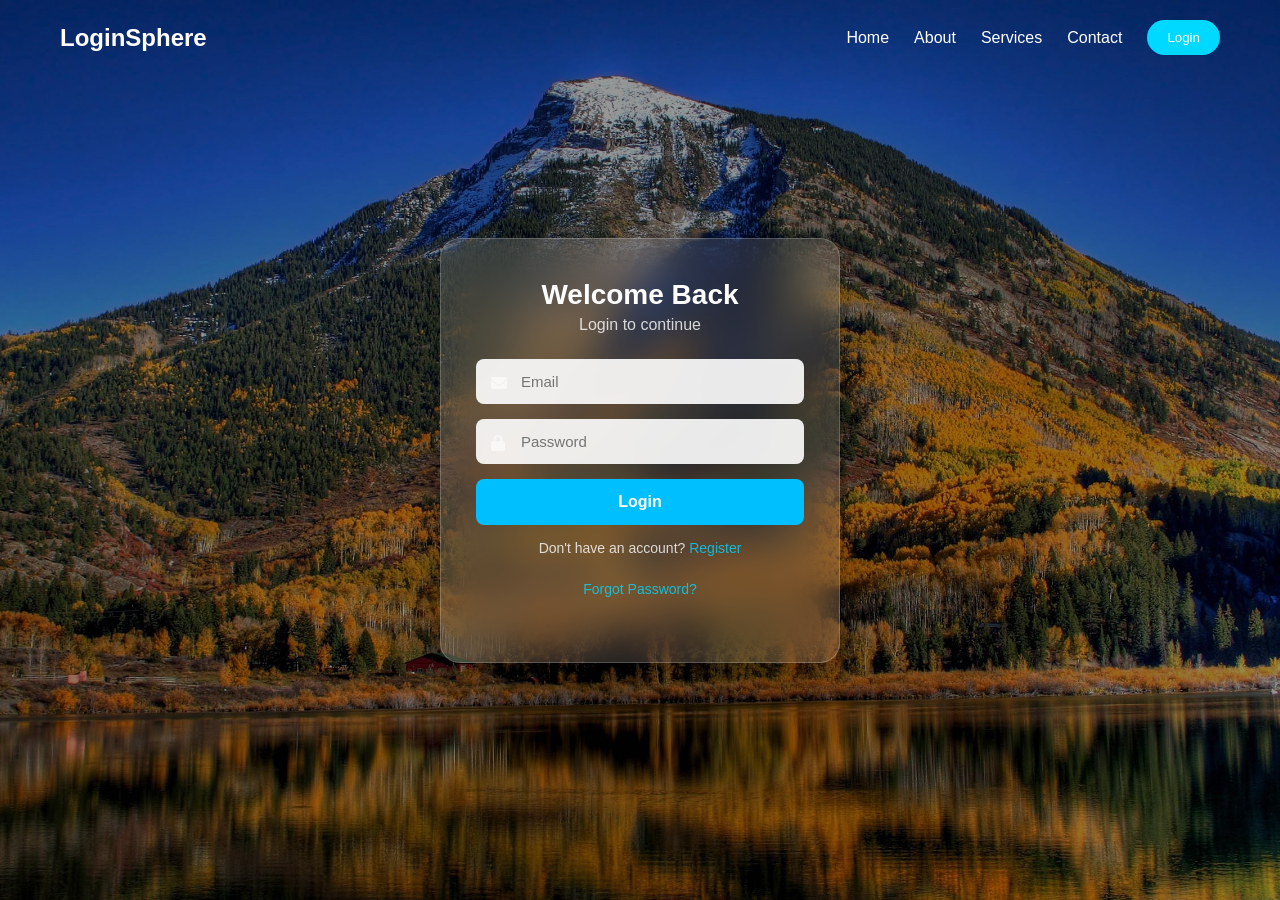
==== commit 97ed8ef9: "updated" ====
--- a/index.html
+++ b/index.html
@@ -3,138 +3,105 @@
 <head>
 <meta charset="UTF-8">
 <meta name="viewport" content="width=device-width, initial-scale=1.0">
-<title>LoginSphere </title>
-
+<title>LoginSphere</title>
 <link rel="stylesheet" href="style.css">
-
-<link rel="stylesheet"
-href="https://cdnjs.cloudflare.com/ajax/libs/font-awesome/6.5.1/css/all.min.css">
+<link rel="stylesheet" href="https://cdnjs.cloudflare.com/ajax/libs/font-awesome/6.5.1/css/all.min.css">
 </head>
-
 <body>
-
-<!-- Navbar -->
 <header class="navbar">
-
     <div class="logo">
-        <img src="assets/Picture-1.png" alt="Logo">
         <span>LoginSphere</span>
     </div>
-
     <nav>
-        <a href="#HOME">Home</a>
+        <a href="#">Home</a>
         <a href="#">About</a>
         <a href="#">Services</a>
         <a href="#">Contact</a>
-
         <button class="login-btn" onclick="showLogin()">
             Login
         </button>
     </nav>
-
 </header>
 
-<!-- Background -->
 <div class="background"></div>
 
-
-<!-- Forms -->
 <div class="container">
-
-    <!-- Login -->
-    <div class="card" id="login">
-
+    <!-- LOGIN -->
+    <div class="card active" id="login">
         <h2>Welcome Back</h2>
         <p>Login to continue</p>
-
         <div class="input-box">
             <i class="fa-solid fa-envelope"></i>
-            <input type="email" placeholder="Email">
+            <input type="email" id="loginEmail" placeholder="Email">
         </div>
-
         <div class="input-box">
             <i class="fa-solid fa-lock"></i>
-            <input type="password" placeholder="Password">
+            <input type="password" id="loginPassword" placeholder="Password">
         </div>
-
-        <div class="row">
-            <label>
-                <input type="checkbox">
-                Remember Me
-            </label>
-
-            <a href="#" onclick="showForgot()">
-                Forgot Password?
-            </a>
-        </div>
-
-        <button class="btn">Login</button>
-
+        <button class="btn" onclick="validateLogin()">
+            Login
+        </button>
         <p class="text">
             Don't have an account?
             <a href="#" onclick="showRegister()">Register</a>
         </p>
-
+        <p class="text">
+            <a href="#" onclick="showForgot()">Forgot Password?</a>
+        </p>
     </div>
 
-    <!-- Register -->
+    <!-- REGISTER -->
     <div class="card" id="register">
-
         <h2>Registration</h2>
-
         <div class="input-box">
             <i class="fa-solid fa-user"></i>
-            <input type="text" placeholder="Username">
+            <input type="text" id="regUsername" placeholder="Username">
         </div>
-
         <div class="input-box">
             <i class="fa-solid fa-envelope"></i>
-            <input type="email" placeholder="Email">
+            <input type="email" id="regEmail" placeholder="Email">
         </div>
-
         <div class="input-box">
             <i class="fa-solid fa-lock"></i>
-            <input type="password" placeholder="Password">
+            <input type="password" id="regPassword" placeholder="Password">
         </div>
-
-        <label class="terms">
-            <input type="checkbox">
-            I agree to the Terms & Conditions
-        </label>
-
-        <button class="btn">Register</button>
-
+        <button class="btn" onclick="registerUser()">
+            Register
+        </button>
         <p class="text">
             Already have an account?
             <a href="#" onclick="showLogin()">Login</a>
         </p>
-
     </div>
 
-    <!-- Forgot Password -->
+    <!-- FORGOT PASSWORD -->
     <div class="card" id="forgot">
-
         <h2>Forgot Password</h2>
-
         <div class="input-box">
             <i class="fa-solid fa-envelope"></i>
-            <input type="email" placeholder="Enter Email">
+            <input type="email" id="forgotEmail" placeholder="Enter Email">
         </div>
-
-        <button class="btn">
+        <button class="btn" onclick="resetPassword()">
             Send Reset Link
         </button>
+        <p class="text">
+            <a href="#" onclick="showLogin()">Back To Login</a>
+        </p>
+    </div>
+</div>
 
-        <p class="text">
-            Back to
-            <a href="#" onclick="showLogin()">Login</a>
-        </p>
-
+<!-- MODAL POPUP - Un screenshot maari -->
+<div class="modal-overlay" id="alertModal" style="display:none">
+  <div class="modal-box">
+    <div class="modal-icon" id="modalIcon">!</div>
+    <h2 class="modal-title" id="modalTitle">Title</h2>
+    <p class="modal-text" id="modalText">Message</p>
+    <div class="modal-buttons">
+      <button class="btn-success" id="modalBtn" onclick="closeModal()">OK</button>
     </div>
-
+  </div>
 </div>
 
 <script src="script.js"></script>
-
 </body>
 </html>
--- a/style.css
+++ b/style.css
@@ -1,229 +1,242 @@
 *{
-    margin:0;
-    padding:0;
-    box-sizing:border-box;
-    font-family:Arial, sans-serif;
-}
-
+margin:0;
+padding:0;
+box-sizing:border-box;
+font-family:Arial,sans-serif;
+}
 body{
-    height:100vh;
-    overflow:hidden;
-}
-
-/* Background */
-
+height:100vh;
+overflow:hidden;
+}
 .background{
-    position:fixed;
-    top:0;
-    left:0;
-    width:100%;
-    height:100%;
-    background:url("assets/Picture-2.jpg") center center/cover no-repeat;
-    z-index:-2;
-}
-
-.background::after{
-    content:"";
-    position:absolute;
-    width:100%;
-    height:100%;
-    background:rgba(0,0,0,0.3);
-    opacity:0;
-    transition:0.3s ease;
-}
-/* Navbar */
-
+position:fixed;
+top:0;
+left:0;
+width:100%;
+height:100%;
+background:url("assets/Picture-2.jpg") center/cover no-repeat;
+z-index:-1;
+}
 .navbar{
-    position:absolute;
-    top:0;
-    left:0;
-    width:100%;
-    padding:15px 60px;
-    display:flex;
-    justify-content:space-between;
-    align-items:center;
-    z-index:100;
-}
-
-/* LOGO IMAGE FIX (better alignment) */
+position:absolute;
+top:0;
+left:0;
+width:100%;
+padding:20px 60px;
+display:flex;
+justify-content:space-between;
+align-items:center;
+}
 .logo{
-    display:flex;
-    align-items:center;
-    gap:10px;
-}
-
-/* better logo size */
-.logo img{
-    height:50px;
-    width:auto;
-}
-
-/* LoginSphere TEXT styling (matching glass UI) */
-.logo span{
-    font-size:20px;
-    font-weight:700;
-    letter-spacing:3px;
-    text-transform:uppercase;
-
-    color:#ffffff;
-
-    text-shadow:
-    0 0 6px rgba(0,217,255,0.6),
-    0 0 12px rgba(0,217,255,0.4);
-}
-.logo img{
-    height:60px;
-}
-
+font-size:24px;
+font-weight:bold;
+color:white;
+}
 nav{
-    display:flex;
-    align-items:center;
-    gap:25px;
-}
-
+display:flex;
+gap:25px;
+align-items:center;
+}
 nav a{
-    text-decoration:none;
-    color:white;
-    font-weight:500;
-}
-
+color:white;
+text-decoration:none;
+}
 .login-btn{
-    padding:10px 25px;
-    border:none;
-    border-radius:30px;
-    background:#00bfff;
-    color:white;
-    cursor:pointer;
-    font-weight:bold;
-}
-
-.login-btn:hover{
-    background:#0099cc;
-}
-
-/* Container */
-
+padding:10px 20px;
+border:none;
+border-radius:25px;
+background:#00d9ff;
+color:white;
+cursor:pointer;
+}
 .container{
-    width:100%;
-    height:100vh;
-    display:flex;
-    justify-content:center;
-    align-items:center;
-}
-
-/* Form Card */
-
+height:100vh;
+display:flex;
+justify-content:center;
+align-items:center;
+}
 .card{
-    display:none;
-    width:400px;
-    padding:35px;
-    border-radius:20px;
-
-    background:rgba(255,255,255,0.15);
-    backdrop-filter:blur(20px);
-
-    box-shadow:0 8px 32px rgba(0,0,0,0.3);
-
-    color:white;
-}
-
+display:none;
+width:400px;
+padding:30px;
+border-radius:20px;
+background:rgba(255,255,255,0.15);
+backdrop-filter:blur(15px);
+color:white;
+}
 .card.active{
-    display:block;
-}
-
-/* Headings */
-
-.card h2{
-    text-align:center;
-    margin-bottom:10px;
-}
-
-.card p{
-    text-align:center;
-    margin-bottom:20px;
-}
-
-/* Inputs */
-
+display:block;
+}
 .input-box{
-    position:relative;
-    margin-bottom:20px;
-}
-
+position:relative;
+margin:15px 0;
+}
 .input-box i{
-    position:absolute;
-    left:15px;
-    top:50%;
-    transform:translateY(-50%);
-    color:white;
-}
-
+position:absolute;
+left:15px;
+top:15px;
+}
 .input-box input{
-    width:100%;
-    padding:14px 14px 14px 45px;
-    border:none;
-    outline:none;
-    border-radius:10px;
-    background:rgba(255,255,255,0.2);
-    color:white;
-}
-
-.input-box input::placeholder{
-    color:#eee;
-}
-
-/* Row */
-
-.row{
-    display:flex;
-    justify-content:space-between;
-    align-items:center;
-    margin-bottom:20px;
-    font-size:14px;
-}
-
-.row a{
-    color:#00d9ff;
-    text-decoration:none;
-    cursor:pointer;
-}
-
-.terms{
-    display:block;
-    margin-bottom:20px;
-    font-size:14px;
-}
-
-/* Buttons */
-
+width:100%;
+padding:14px 14px 14px 45px;
+border:none;
+border-radius:10px;
+outline:none;
+}
 .btn{
-    width:100%;
-    padding:14px;
-    border:none;
-    border-radius:10px;
-    background:#00bfff;
-    color:white;
-    font-size:16px;
-    font-weight:bold;
-    cursor:pointer;
-}
-
-.btn:hover{
-    background:#0099cc;
-}
-
-/* Bottom Text */
-
+width:100%;
+padding:14px;
+border:none;
+border-radius:10px;
+background:#00bfff;
+color:white;
+font-weight:bold;
+cursor:pointer;
+}
 .text{
-    margin-top:15px;
-}
-
+margin-top:15px;
+text-align:center;
+}
 .text a{
-    color:#00d9ff;
-    text-decoration:none;
-    cursor:pointer;
-} 
-.background.blur::after{
-    backdrop-filter: blur(8px);
-    opacity:1;
-}+color:#00d9ff;
+}
+
+/* MODAL STYLE - Un screenshot exact match */
+.modal-overlay {
+  position: fixed;
+  top: 0;
+  left: 0;
+  width: 100%;
+  height: 100%;
+  background: rgba(0,0,0,0.5);
+  display: flex;
+  align-items: center;
+  justify-content: center;
+  z-index: 9999;
+}
+.modal-box {
+  background: white;
+  padding: 45px 35px;
+  border-radius: 12px;
+  text-align: center;
+  max-width: 380px;
+  width: 85%;
+  box-shadow: 0 10px 40px rgba(0,0,0,0.2);
+}
+.modal-icon {
+  width: 90px;
+  height: 90px;
+  border-radius: 50%;
+  margin: 0 auto 25px;
+  display: flex;
+  align-items: center;
+  justify-content: center;
+  font-size: 45px;
+  font-weight: bold;
+  border: 3px solid;
+}
+.modal-icon.success {
+  border-color: #4caf50;
+  color: #4caf50;
+}
+.modal-icon.error {
+  border-color: #f44336;
+  color: #f44336;
+}
+.modal-title {
+  font-size: 26px;
+  margin: 15px 0 12px;
+  color: #333;
+  font-weight: 600;
+}
+.modal-text {
+  color: #666;
+  font-size: 15px;
+  margin-bottom: 28px;
+}
+.modal-buttons {
+  display: flex;
+  justify-content: center;
+}
+.btn-success {
+  padding: 12px 28px;
+  border: none;
+  border-radius: 6px;
+  font-size: 16px;
+  cursor: pointer;
+  font-weight: 500;
+  min-width: 120px;
+  background: #28a745;
+  color: white;
+}
+.btn-success:hover {
+  opacity: 0.9;
+}
+
+/* Old success/error box remove panniten */
+.success-box, .error-box { display: none; }
+
+.background {
+  animation: zoom 20s ease-in-out infinite alternate;
+}
+@keyframes zoom {
+ 0% { transform: scale(1); }
+ 100% { transform: scale(1.05); }
+}
+*{
+margin:0;
+padding:0;
+box-sizing:border-box;
+font-family:'Segoe UI',Arial,sans-serif;
+}
+body{height:100vh;overflow:hidden;color:white}
+
+/* Mountain background - un screenshot maari */
+.background{
+position:fixed;top:0;left:0;width:100%;height:100%;
+background:url("assets/Picture-2.jpg") center/cover no-repeat;
+filter:brightness(0.6);
+z-index:-1;
+animation:zoom 20s ease-in-out infinite alternate;
+}
+@keyframes zoom{0%{transform:scale(1)}100%{transform:scale(1.05)}}
+
+.navbar{position:absolute;top:0;left:0;width:100%;padding:20px 60px;display:flex;justify-content:space-between;align-items:center}
+.logo{font-size:24px;font-weight:bold}
+nav{display:flex;gap:25px;align-items:center}
+nav a{color:white;text-decoration:none}
+.login-btn{padding:10px 20px;border:none;border-radius:25px;background:#00d9ff;color:white;cursor:pointer;transition:0.3s}
+.login-btn:hover{transform:translateY(-2px);box-shadow:0 5px 15px rgba(0,217,255,0.4)}
+
+.container{height:100vh;display:flex;justify-content:center;align-items:center}
+
+/* Glass card - un screenshot blur effect */
+.card{
+display:none;width:400px;padding:40px 35px;border-radius:20px;
+background:rgba(255,255,255,0.12);backdrop-filter:blur(20px);
+border:1px solid rgba(255,255,255,0.2);box-shadow:0 8px 32px rgba(0,0,0,0.4);
+transform:translateY(30px);opacity:0
+}
+.card.active{display:block;animation:slideUp 0.6s ease forwards}
+@keyframes slideUp{to{transform:translateY(0);opacity:1}}
+
+.card h2{font-size:28px;margin-bottom:5px;text-align:center}
+.card p{text-align:center;margin-bottom:25px;opacity:0.8}
+
+.input-box{position:relative;margin:15px 0}
+.input-box i{position:absolute;left:15px;top:16px;opacity:0.6}
+.input-box input{
+width:100%;padding:14px 14px 14px 45px;border:none;border-radius:8px;
+background:rgba(255,255,255,0.9);color:#333;font-size:15px;outline:none;
+transition:all 0.3s ease
+}
+.input-box input:focus{background:white;box-shadow:0 0 0 3px rgba(0,191,255,0.4);transform:scale(1.02)}
+
+.btn{width:100%;padding:14px;border:none;border-radius:8px;background:#00bfff;color:white;
+font-weight:600;font-size:16px;cursor:pointer;transition:all 0.3s ease}
+.btn:hover{background:#0099cc;transform:translateY(-2px);box-shadow:0 6px 20px rgba(0,191,255,0.5)}
+
+.text{margin-top:15px;text-align:center;font-size:14px}
+.text a{color:#00d9ff;text-decoration:none;font-weight:500}
+.text a:hover{text-decoration:underline}
+
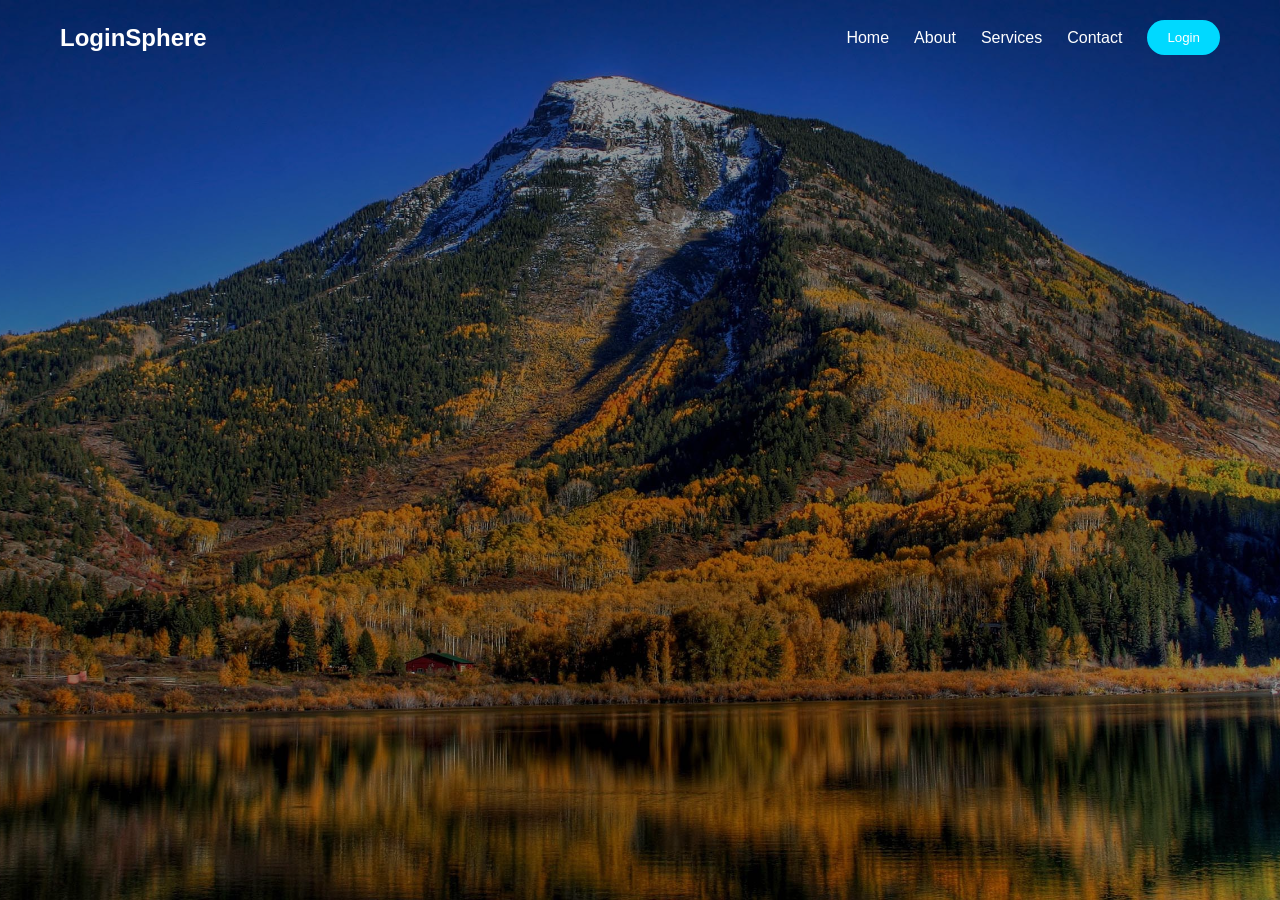
==== commit d2c1df97: "update" ====
--- a/index.html
+++ b/index.html
@@ -1,50 +1,66 @@
 <!DOCTYPE html>
 <html lang="en">
 <head>
-<meta charset="UTF-8">
-<meta name="viewport" content="width=device-width, initial-scale=1.0">
-<title>LoginSphere</title>
-<link rel="stylesheet" href="style.css">
-<link rel="stylesheet" href="https://cdnjs.cloudflare.com/ajax/libs/font-awesome/6.5.1/css/all.min.css">
+    <meta charset="UTF-8">
+    <meta name="viewport" content="width=device-width, initial-scale=1.0">
+    <title>LoginSphere</title>
+
+    <link rel="stylesheet" href="style.css">
+
+    <link rel="stylesheet"
+        href="https://cdnjs.cloudflare.com/ajax/libs/font-awesome/6.5.1/css/all.min.css">
 </head>
 <body>
+
+<div class="background"></div>
+
 <header class="navbar">
-    <div class="logo">
-        <span>LoginSphere</span>
-    </div>
+    <div class="logo">LoginSphere</div>
+
     <nav>
         <a href="#">Home</a>
         <a href="#">About</a>
         <a href="#">Services</a>
         <a href="#">Contact</a>
+
         <button class="login-btn" onclick="showLogin()">
             Login
         </button>
     </nav>
 </header>
 
-<div class="background"></div>
+<div class="container">
 
-<div class="container">
     <!-- LOGIN -->
-    <div class="card active" id="login">
+    <div class="card" id="login">
         <h2>Welcome Back</h2>
         <p>Login to continue</p>
+
         <div class="input-box">
             <i class="fa-solid fa-envelope"></i>
-            <input type="email" id="loginEmail" placeholder="Email">
+            <input
+                type="email"
+                id="loginEmail"
+                placeholder="Email">
         </div>
+
         <div class="input-box">
             <i class="fa-solid fa-lock"></i>
-            <input type="password" id="loginPassword" placeholder="Password">
+            <input
+                type="password"
+                id="loginPassword"
+                placeholder="Password">
         </div>
+
         <button class="btn" onclick="validateLogin()">
             Login
         </button>
+
         <p class="text">
             Don't have an account?
             <a href="#" onclick="showRegister()">Register</a>
         </p>
+
         <p class="text">
             <a href="#" onclick="showForgot()">Forgot Password?</a>
         </p>
@@ -53,21 +69,35 @@
     <!-- REGISTER -->
     <div class="card" id="register">
         <h2>Registration</h2>
+
         <div class="input-box">
             <i class="fa-solid fa-user"></i>
-            <input type="text" id="regUsername" placeholder="Username">
+            <input
+                type="text"
+                id="regUsername"
+                placeholder="Username">
         </div>
+
         <div class="input-box">
             <i class="fa-solid fa-envelope"></i>
-            <input type="email" id="regEmail" placeholder="Email">
+            <input
+                type="email"
+                id="regEmail"
+                placeholder="Email">
         </div>
+
         <div class="input-box">
             <i class="fa-solid fa-lock"></i>
-            <input type="password" id="regPassword" placeholder="Password">
+            <input
+                type="password"
+                id="regPassword"
+                placeholder="Password">
         </div>
+
         <button class="btn" onclick="registerUser()">
             Register
         </button>
+
         <p class="text">
             Already have an account?
             <a href="#" onclick="showLogin()">Login</a>
@@ -77,31 +107,55 @@
     <!-- FORGOT PASSWORD -->
     <div class="card" id="forgot">
         <h2>Forgot Password</h2>
+
         <div class="input-box">
             <i class="fa-solid fa-envelope"></i>
-            <input type="email" id="forgotEmail" placeholder="Enter Email">
+            <input
+                type="email"
+                id="forgotEmail"
+                placeholder="Enter Email">
         </div>
+
         <button class="btn" onclick="resetPassword()">
             Send Reset Link
         </button>
+
         <p class="text">
-            <a href="#" onclick="showLogin()">Back To Login</a>
+            <a href="#" onclick="showLogin()">
+                Back To Login
+            </a>
         </p>
+    </div>
+
+</div>
+
+<!-- MODAL -->
+<div class="modal-overlay" id="alertModal" style="display:none;">
+    <div class="modal-box">
+
+        <div class="modal-icon" id="modalIcon">!</div>
+
+        <h2 class="modal-title" id="modalTitle">
+            Title
+        </h2>
+
+        <p class="modal-text" id="modalText">
+            Message
+        </p>
+
+        <div class="modal-buttons">
+            <button
+                class="btn-success"
+                id="modalBtn"
+                onclick="closeModal()">
+                OK
+            </button>
+        </div>
+
     </div>
 </div>
 
-<!-- MODAL POPUP - Un screenshot maari -->
-<div class="modal-overlay" id="alertModal" style="display:none">
-  <div class="modal-box">
-    <div class="modal-icon" id="modalIcon">!</div>
-    <h2 class="modal-title" id="modalTitle">Title</h2>
-    <p class="modal-text" id="modalText">Message</p>
-    <div class="modal-buttons">
-      <button class="btn-success" id="modalBtn" onclick="closeModal()">OK</button>
-    </div>
-  </div>
-</div>
+<script src="script.js"></script>
 
-<script src="script.js"></script>
 </body>
 </html>
--- a/style.css
+++ b/style.css
@@ -240,3 +240,5 @@
 .text a{color:#00d9ff;text-decoration:none;font-weight:500}
 .text a:hover{text-decoration:underline}
 
+/* Modal animation */
+.modal
